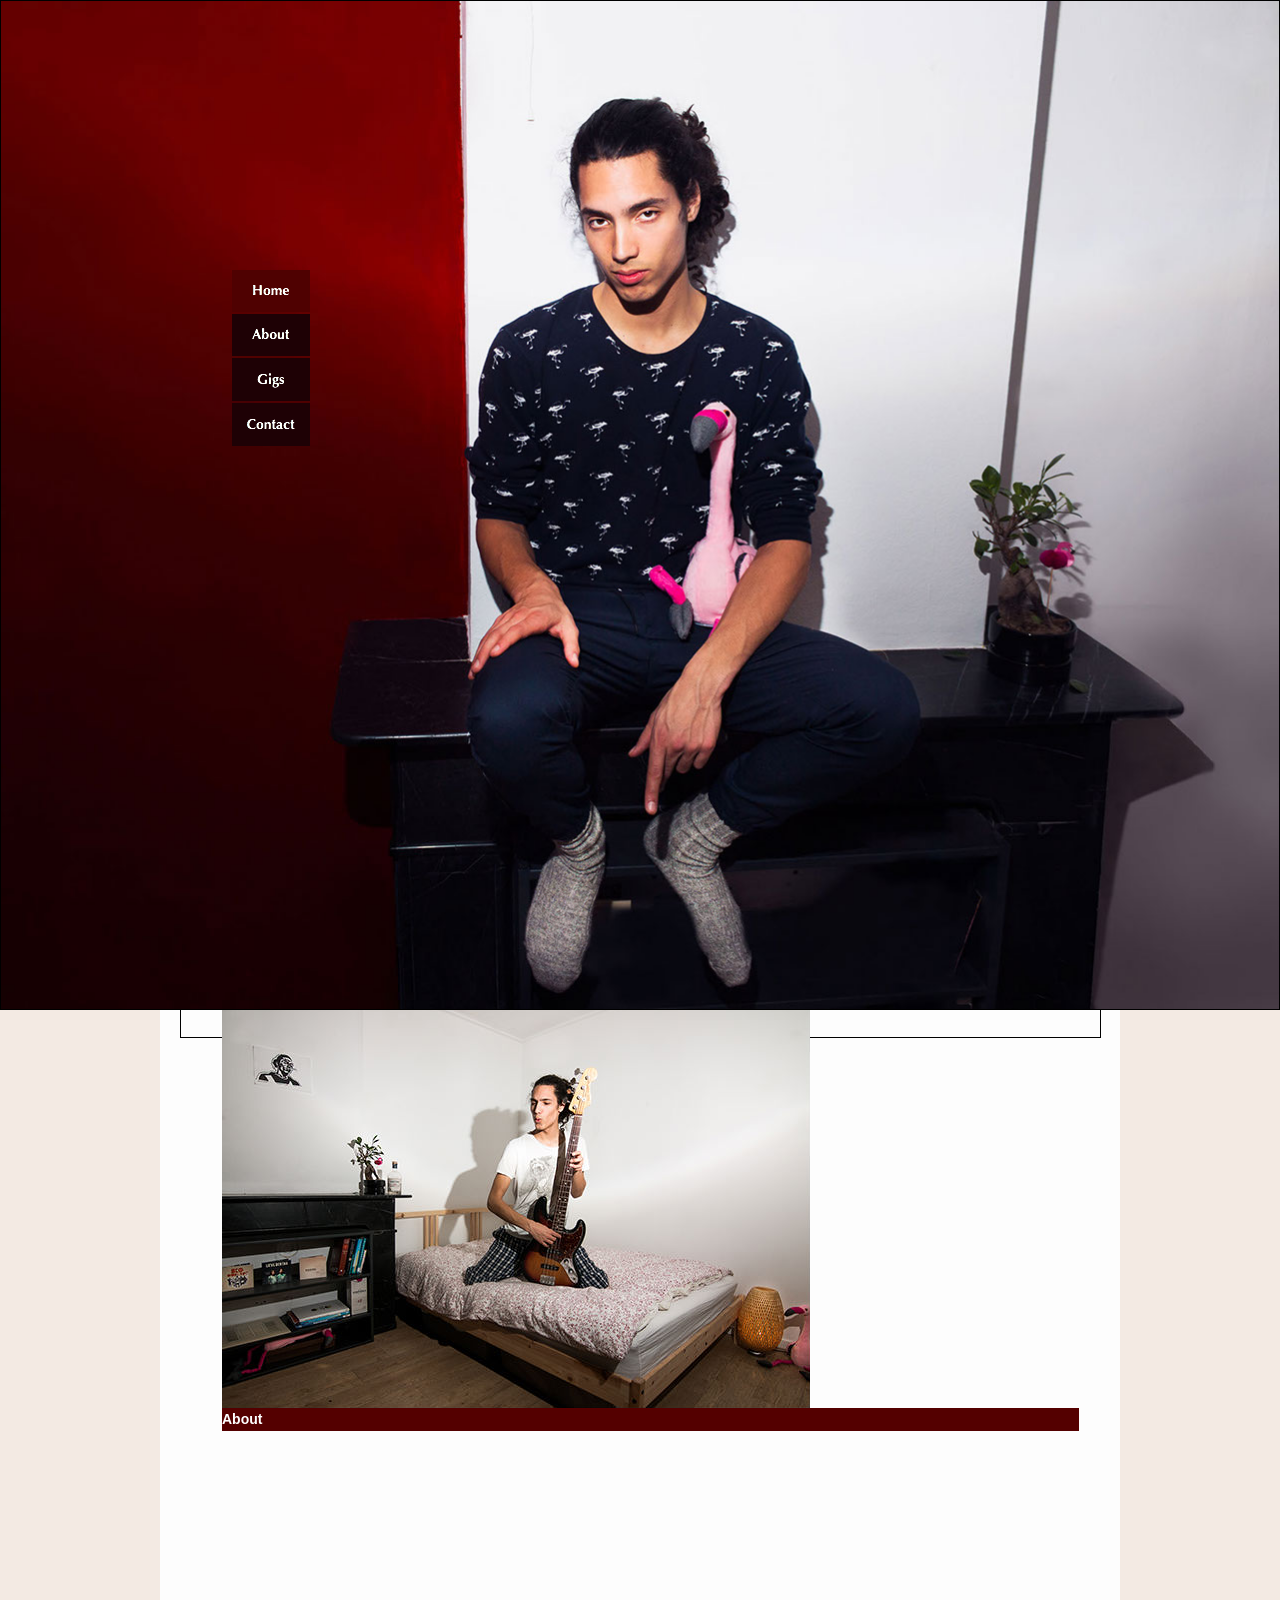
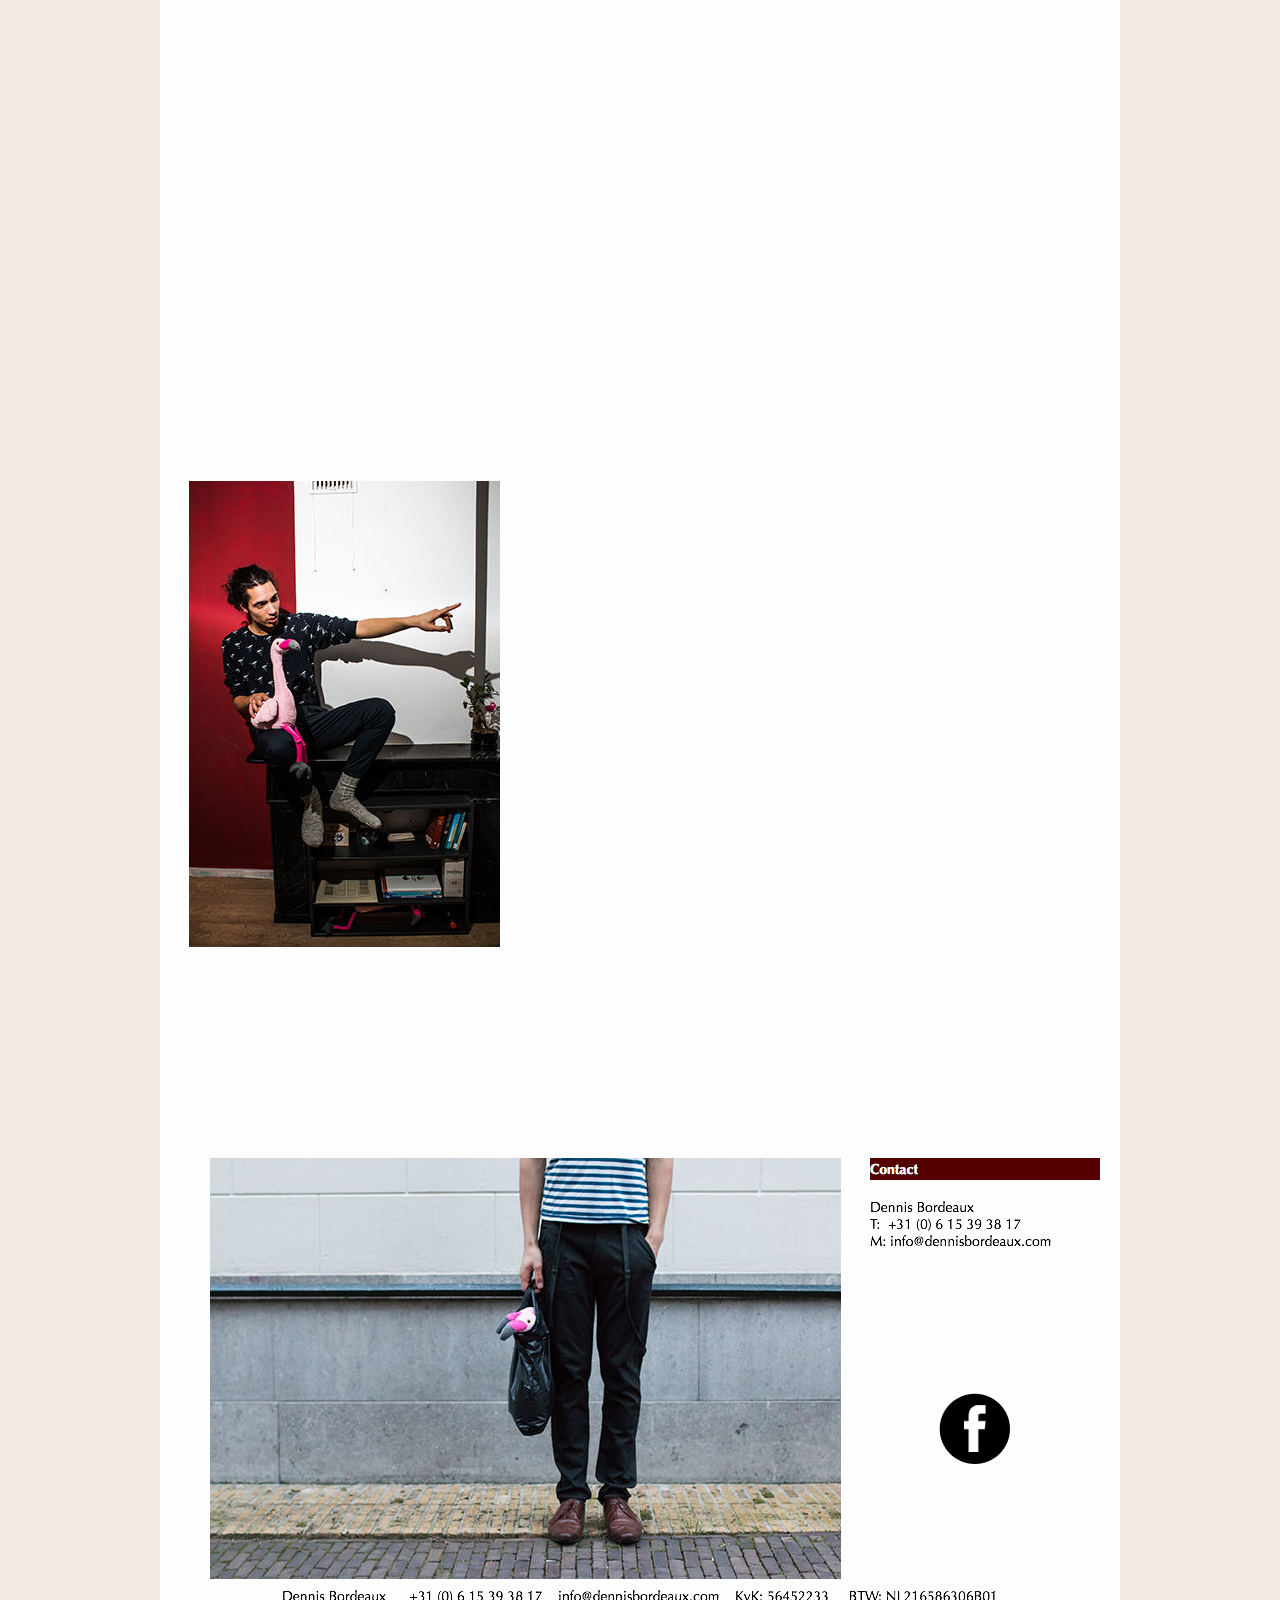
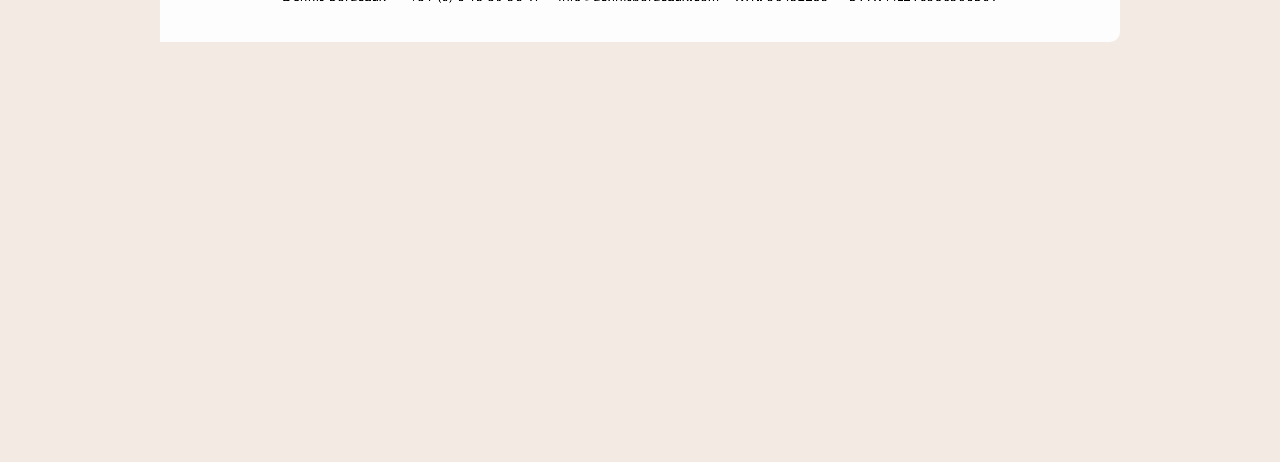
==== index.html @ ea3e1b1a "Add files via upload" ====
<!DOCTYPE html>
<html class="html">
 <head>

  <script src="scripts/museredirect.js?299715755" type="text/javascript"></script>
  
  <script type="text/javascript">
   Muse.Redirect.redirect('desktop', '', 'phone/index.html', '');
</script>
  
  <meta http-equiv="Content-type" content="text/html;charset=UTF-8"/>
  <meta name="keywords" content="Dennis Bordeaux; Live Electronic's; Midi Bass; Improvisation; Beats;"/>
  <meta name="generator" content="7.3.5.244"/>
  <title>Dennis Bordeaux</title>
  <link media="only screen and (max-device-width: 370px)" rel="alternate" href="http://www.dennisbordeaux.com/phone/index.html"/>
  <!-- CSS -->
  <link rel="stylesheet" type="text/css" href="css/site_global.css?3983832653"/>
  <link rel="stylesheet" type="text/css" href="css/index.css?265222062" id="pagesheet"/>
  <!-- Other scripts -->
  <script type="text/javascript">
   document.documentElement.className += ' js';
</script>
   </head>
 <body>

  <div class="rounded-corners clearfix" id="page"><!-- column -->
   <div class="position_content" id="page_position_content">
    <a class="anchor_item colelem" id="home"></a>
    <div class="clearfix colelem" id="pu974"><!-- column -->
     <div class="position_content" id="pu974_position_content">
      <div class="ose_pre_init browser_width pinned-colelem" id="u974"><!-- simple frame --></div>
      <div class="ose_pre_init browser_width pinned-colelem" id="u973"><!-- simple frame --></div>
     </div>
    </div>
    <div class="museBGSize browser_width mse_pre_init" id="u977"><!-- simple frame --></div>
    <ul class="MenuBar clearfix ose_pre_init pinned-colelem" id="menuu887"><!-- horizontal box -->
     <li class="MenuItemContainer clearfix grpelem" id="u895"><!-- vertical box -->
      <a class="nonblock nontext MenuItem MenuItemWithSubMenu anim_swing clearfix colelem" id="u898" href="index.html#home"><!-- horizontal box --><img class="MenuItemLabel NoWrap grpelem" id="u901" alt="Home" src="images/blank.gif"/><!-- state-based BG images --></a>
     </li>
     <li class="MenuItemContainer clearfix grpelem" id="u888"><!-- vertical box -->
      <a class="nonblock nontext MenuItem MenuItemWithSubMenu anim_swing clearfix colelem" id="u891" href="index.html#about"><!-- horizontal box --><img class="MenuItemLabel NoWrap grpelem" id="u894" alt="About" src="images/blank.gif"/><!-- state-based BG images --></a>
     </li>
     <li class="MenuItemContainer clearfix grpelem" id="u921"><!-- vertical box -->
      <a class="nonblock nontext MenuItem MenuItemWithSubMenu anim_swing clearfix colelem" id="u922" href="index.html#gigs"><!-- horizontal box --><img class="MenuItemLabel NoWrap grpelem" id="u924" alt="Gigs" src="images/blank.gif"/><!-- state-based BG images --></a>
     </li>
     <li class="MenuItemContainer clearfix grpelem" id="u902"><!-- vertical box -->
      <a class="nonblock nontext MenuItem MenuItemWithSubMenu anim_swing clearfix colelem" id="u905" href="index.html#contact"><!-- horizontal box --><img class="MenuItemLabel NoWrap grpelem" id="u908" alt="Contact" src="images/blank.gif"/><!-- state-based BG images --></a>
     </li>
    </ul>
    <div class="ose_pre_init browser_width pinned-colelem" id="u1009"><!-- simple frame --></div>
    <a class="anchor_item colelem" id="about"></a>
    <div class="rgba-background mse_pre_init" id="u1212"><!-- simple frame --></div>
    <div class="clip_frame mse_pre_init" id="u970"><!-- image -->
     <img class="block" id="u970_img" src="images/elizabordeaux_denniskamerwitweb%20(1%20van%201).jpg" alt="" width="588" height="404"/>
    </div>
    <div class="mse_pre_init" id="u982"><!-- custom html -->
     <iframe width="100%" height="400" scrolling="no" frameborder="no" src="https://w.soundcloud.com/player/?url=https%3A//api.soundcloud.com/playlists/52318121%3Fsecret_token%3Ds-tV9IX&amp;color=ff5500&amp;auto_play=false&amp;hide_related=false&amp;show_comments=true&amp;show_user=true&amp;show_reposts=false"></iframe>
</div>
    <div class="clearfix mse_pre_init" id="u1211-4"><!-- content -->
     <p>About</p>
    </div>
    <img class="mse_pre_init" id="u1206-18" src="images/u1206-18.png" alt="With a family like his – where music courses through the veins – it’s no surprise that Dennis Bordeaux decided at a young age to follow in the footsteps of his fellow Bordeauxs.
Now, years later, Dennis has stepped out of his older brother Louis’ (FATA) shadow, with achievements including, but not limited to, joining Akwasi on Oerol Festival, a successful theatre tour with the popular Dutch band Lieve Bertha (2 EPs/CDs, and winner of the Crowd’s Favourite prize at the Grote Prijs van Nederland), intensive cooperation with drum collective Percossa and international gigs as bassist with Strawboy, the former keyboard player for Bonobo. In addition to that, he’s also one of the first participants of the prestigious Musician 3.0 class of the Utrecht Conservatory. While his focus lies mostly with bass, Dennis is also specialised in the more technical and meta&#45;side of music. He’s predominantly a transformational musical leader, and a real initiator who knows his software like the back of his hand, with handmade sounds that sound exactly as intended.
His masterful manner of composing, producing, improvising and combining live with electronic music, makes for a magical mix that I can only describe as the impressionistic lovechild of J&#45;Dilla, SBTRKT, N.E.R.D., Noisia, D’Angelo and Bodyrox. He laughingly describes himself as an old DOS computer trying to render a high&#45;res picture, but I don’t agree. Dennis is the most organised scatterbrain I’ve ever met; and while he may be extremely perfectionist (as showcased by his perfectly categorised schedule), he’s not afraid to let go of the reins, like a tightrope dancer with an invisible safety net. With his gripping sound, unrivalled focus, and loveable personality, I’m almost certain that Dennis Bordeaux will make a lasting impression on the musical world. Best keep an eye on this one. &#45;Joppe Varkevisser
" width="589" height="459"/><!-- rasterized frame -->
    <div class="ose_pre_init mse_pre_init" id="u1214"><!-- simple frame --></div>
    <a class="anchor_item colelem" id="gigs"></a>
    <div class="clearfix colelem" id="pu1224"><!-- group -->
     <div class="clip_frame grpelem" id="u1224"><!-- image -->
      <img class="block" id="u1224_img" src="images/_mg_9373.jpg" alt="" width="311" height="466"/>
     </div>
     <div class="grpelem" id="u1177"><!-- custom html -->
       <!-- start feedwind code --> <script type="text/javascript" src="https://feed.mikle.com/js/fw-loader.js" data-fw-param="50040/"></script> <!-- end feedwind code --> 
</div>
    </div>
    <a class="anchor_item colelem" id="contact"></a>
    <div class="clearfix colelem" id="pu1229"><!-- group -->
     <div class="clip_frame grpelem" id="u1229"><!-- image -->
      <img class="block" id="u1229_img" src="images/_mg_8909.jpg" alt="" width="631" height="421"/>
     </div>
     <div class="clearfix grpelem" id="pu1220-4"><!-- column -->
      <img class="colelem" id="u1220-4" src="images/u1220-4.png" alt="Contact" width="230" height="22"/><!-- rasterized frame -->
      <a class="nonblock nontext clip_frame colelem" id="u1336" href="http://www.facebook.com/bordeauxdennis"><!-- image --><img class="block" id="u1336_img" src="images/facebook.png" alt="" width="74" height="74"/></a>
     </div>
    </div>
    <div class="verticalspacer"></div>
    <ul class="MenuBar clearfix mse_pre_init" id="menuu929"><!-- vertical box -->
     <li class="MenuItemContainer clearfix colelem" id="u930"><!-- horizontal box -->
      <a class="nonblock nontext MenuItem MenuItemWithSubMenu anim_swing clearfix grpelem" id="u931" href="index.html#home"><!-- horizontal box --><img class="MenuItemLabel grpelem" id="u933" alt="Home" src="images/blank.gif"/><!-- state-based BG images --></a>
     </li>
     <li class="MenuItemContainer clearfix colelem" id="u963"><!-- horizontal box -->
      <a class="nonblock nontext MenuItem MenuItemWithSubMenu anim_swing clearfix grpelem" id="u966" href="index.html#about"><!-- horizontal box --><img class="MenuItemLabel grpelem" id="u967" alt="About" src="images/blank.gif"/><!-- state-based BG images --></a>
     </li>
     <li class="MenuItemContainer clearfix colelem" id="u956"><!-- horizontal box -->
      <a class="nonblock nontext MenuItem MenuItemWithSubMenu anim_swing clearfix grpelem" id="u959" href="index.html#gigs"><!-- horizontal box --><img class="MenuItemLabel grpelem" id="u960" alt="Gigs" src="images/blank.gif"/><!-- state-based BG images --></a>
     </li>
     <li class="MenuItemContainer clearfix colelem" id="u937"><!-- horizontal box -->
      <a class="nonblock nontext MenuItem MenuItemWithSubMenu anim_swing clearfix grpelem" id="u940" href="index.html#contact"><!-- horizontal box --><img class="MenuItemLabel grpelem" id="u943" alt="Contact" src="images/blank.gif"/><!-- state-based BG images --></a>
     </li>
    </ul>
    <img class="colelem" id="u1356-9" src="images/u1356-9.png" alt="Dennis Bordeaux T: +31 (0) 6 15 39 38 17
M: info@dennisbordeaux.com
" width="210" height="80"/><!-- rasterized frame -->
    <img class="colelem" id="u1203-4" src="images/u1203-4.png" alt="Dennis Bordeaux +31 (0) 6 15 39 38 17 info@dennisbordeaux.com KvK: 56452233 BTW: NL216586306B01" width="920" height="26"/><!-- rasterized frame -->
    <div class="clearfix colelem" id="u979-3"><!-- content -->
     <p>&nbsp;</p>
    </div>
   </div>
  </div>
  <div class="preload_images">
   <img class="preload" src="images/u901-a.png" alt=""/>
   <img class="preload" src="images/u894-a.png" alt=""/>
   <img class="preload" src="images/u924-a.png" alt=""/>
   <img class="preload" src="images/u908-a.png" alt=""/>
   <img class="preload" src="images/u933-a.png" alt=""/>
   <img class="preload" src="images/u967-a.png" alt=""/>
   <img class="preload" src="images/u960-a.png" alt=""/>
   <img class="preload" src="images/u943-a.png" alt=""/>
  </div>
  <!-- JS includes -->
  <script type="text/javascript">
   if (document.location.protocol != 'https:') document.write('\x3Cscript src="http://musecdn.businesscatalyst.com/scripts/4.0/jquery-1.8.3.min.js" type="text/javascript">\x3C/script>');
</script>
  <script type="text/javascript">
   window.jQuery || document.write('\x3Cscript src="scripts/jquery-1.8.3.min.js" type="text/javascript">\x3C/script>');
</script>
  <script src="scripts/museutils.js?3880880085" type="text/javascript"></script>
  <script src="scripts/jquery.scrolleffects.js?56249048" type="text/javascript"></script>
  <script src="scripts/jquery.tobrowserwidth.js?152985095" type="text/javascript"></script>
  <script src="scripts/jquery.musepolyfill.bgsize.js?3899542795" type="text/javascript"></script>
  <script src="scripts/jquery.musemenu.js?32367222" type="text/javascript"></script>
  <script src="scripts/jquery.watch.js?4199601726" type="text/javascript"></script>
  <!-- Other scripts -->
  <script type="text/javascript">
   $(document).ready(function() { try {
Muse.Utils.transformMarkupToFixBrowserProblemsPreInit();/* body */
$('.browser_width').toBrowserWidth();/* browser width elements */
Muse.Utils.prepHyperlinks(true);/* body */
$('#u974').registerOpacityScrollEffect([{"in":[-Infinity,589],"fade":136,"opacity":0},{"in":[589,589],"opacity":0},{"in":[589,Infinity],"fade":80,"opacity":100}]);/* scroll effect */
$('#u973').registerOpacityScrollEffect([{"in":[-Infinity,750.95],"fade":250,"opacity":0},{"in":[750.95,750.95],"opacity":58},{"in":[750.95,Infinity],"fade":66.05,"opacity":100}]);/* scroll effect */
$('#u977').registerPositionScrollEffect([{"in":[-Infinity,-1],"speed":[null,0]},{"in":[-1,Infinity],"speed":[null,1.5]}]);/* scroll effect */
Muse.Utils.initWidget('.MenuBar', function(elem) { return $(elem).museMenu(); });/* unifiedNavBar */
$('#menuu887').registerOpacityScrollEffect([{"in":[-Infinity,727],"fade":58,"opacity":0},{"in":[727,727],"opacity":73},{"in":[727,Infinity],"fade":82,"opacity":100}]);/* scroll effect */
$('#u1009').registerOpacityScrollEffect([{"in":[-Infinity,631],"fade":250,"opacity":0},{"in":[631,631],"opacity":0},{"in":[631,Infinity],"fade":34,"opacity":100}]);/* scroll effect */
$('#u1212').registerPositionScrollEffect([{"in":[-Infinity,888.15],"speed":[0,0]},{"in":[888.15,Infinity],"speed":[0,1]}]);/* scroll effect */
$('#u970').registerPositionScrollEffect([{"in":[-Infinity,884.9],"speed":[0,1]},{"in":[884.9,Infinity],"speed":[0,1]}]);/* scroll effect */
$('#u982').registerPositionScrollEffect([{"in":[-Infinity,883.9],"speed":[-2,1]},{"in":[883.9,Infinity],"speed":[0,1]}]);/* scroll effect */
$('#u1211-4').registerPositionScrollEffect([{"in":[-Infinity,884.7],"speed":[0,1]},{"in":[884.7,Infinity],"speed":[0,1]}]);/* scroll effect */
$('#u1206-18').registerPositionScrollEffect([{"in":[-Infinity,885.85],"speed":[0,1.2]},{"in":[885.85,Infinity],"speed":[0,1]}]);/* scroll effect */
$('#u1214').registerPositionScrollEffect([{"in":[-Infinity,1000.75],"speed":[0,0]},{"in":[1000.75,Infinity],"speed":[0,1]}]);/* scroll effect */
$('#u1214').registerOpacityScrollEffect([{"in":[-Infinity,1000.75],"fade":95,"opacity":0},{"in":[1000.75,1000.75],"opacity":100},{"in":[1000.75,Infinity],"fade":119.8,"opacity":0}]);/* scroll effect */
$('#menuu929').registerPositionScrollEffect([{"in":[-Infinity,-7.53],"speed":[0,0]},{"in":[-7.53,Infinity],"speed":[-1,1]}]);/* scroll effect */
Muse.Utils.fullPage('#page');/* 100% height page */
Muse.Utils.showWidgetsWhenReady();/* body */
Muse.Utils.transformMarkupToFixBrowserProblems();/* body */
} catch(e) { Muse.Assert.fail('Error calling selector function:' + e); }});
</script>
   </body>
</html>
---- css/site_global.css ----
html
{
	min-height: 100%;
	min-width: 100%;
	-ms-text-size-adjust: none;
}

body,div,dl,dt,dd,ul,ol,li,h1,h2,h3,h4,h5,h6,pre,code,form,fieldset,legend,input,button,textarea,p,blockquote,th,td,a
{
	margin: 0;
	padding: 0;
	border-width: 0;
	-webkit-transform-origin: left top;
	-ms-transform-origin: left top;
	-o-transform-origin: left top;
	transform-origin: left top;
}

table
{
	border-collapse: collapse;
	border-spacing: 0;
}

fieldset,img
{
	border: 0;
	-webkit-transform-origin: left top;
	-ms-transform-origin: left top;
	-o-transform-origin: left top;
	transform-origin: left top;
}

address,caption,cite,code,dfn,em,strong,th,var,optgroup
{
	font-style: inherit;
	font-weight: inherit;
}

del,ins
{
	text-decoration: none;
}

li
{
	list-style: none;
}

caption,th
{
	text-align: left;
}

h1,h2,h3,h4,h5,h6
{
	font-size: 100%;
	font-weight: inherit;
}

input,button,textarea,select,optgroup,option
{
	font-family: inherit;
	font-size: inherit;
	font-style: inherit;
	font-weight: inherit;
}

body
{
	font-family: Arial, Helvetica Neue, Helvetica, sans-serif;
	text-align: left;
	font-size: 14px;
	line-height: 17px;
	word-wrap: break-word;
	text-rendering: optimizeLegibility;/* kerning, primarily */
}

@media screen and (-webkit-min-device-pixel-ratio:0)
{
	body { text-rendering:auto; }
}

a:link
{
	color: #0000FF;
	text-decoration: underline;
}

a:visited
{
	color: #800080;
	text-decoration: underline;
}

a:hover
{
	color: #0000FF;
	text-decoration: underline;
}

a:active
{
	color: #EE0000;
	text-decoration: underline;
}

a.nontext /* used to override default properties of 'a' tag */
{
	color: black;
	text-decoration: none;
	font-style: normal;
	font-weight: normal;
}

.normal_text
{
	color: #000000;
	font-family: Arial, Helvetica Neue, Helvetica, sans-serif;
	font-size: 14px;
	font-style: normal;
	font-weight: normal;
	letter-spacing: 0px;
	line-height: 17px;
	text-align: left;
	text-decoration: none;
	text-indent: 0px;
	vertical-align: 0px;
	padding: 0px;
}

.TabbedPanelsTab
{
	white-space: nowrap;
}

.MenuBar  .MenuBarView, .MenuBar  .SubMenuView /* Resets for ul and li in menus */
{
	display: block;
	list-style: none;
}

.MenuBar .SubMenu
{
	display: none;
	position: absolute;
}

.NoWrap
{
	white-space: nowrap;
	word-wrap: normal;
}

.rootelem /* the root of the artwork tree */
{
	margin-left: auto;
	margin-right: auto;
}

.colelem /* a child element of a column */
{
	display: inline;
	float: left;
	clear: both;
}

.grpelem /* a child element of a group */
{
	display: inline;
	float: left;
}

.clearfix:after /* force a container to fit around floated items */
{
	content: "\0020";
	visibility: hidden;
	display: block;
	height: 0;
	clear: both;
}

*:first-child+html .clearfix /* IE7 */
{
	zoom: 1;
}

.clip_frame /* used to clip the contents as in the case of an image frame */
{
	overflow: hidden;
}

.inclusion_context /* context for positioning a group of elements that share the same height */
{
	display: table;
	table-layout: fixed;
	width: 0.01px;
}

.inclelem /* element of an inclusion context */
{
	display: table-cell;
	vertical-align: top;
}

.f3s_mid /* 3-slice frame, middle slice */
{
	background-repeat: repeat;
}

.f3s_top,.f3s_bot /* 3-slice frame, top slice */
{
	background-repeat: no-repeat;
}

.f9s_top_left, .f9s_bot_left /* 9-slice frame, left corner slice */
{
	background-repeat: no-repeat;
	background-position: left;
}

.f9s_top_right, .f9s_bot_right /* 9-slice frame, right corner slice */
{
	background-repeat: no-repeat;
	background-position: right;
}

.f9s_top_mid, .f9s_bot_mid /* 9-slice frame, top/bottom horizontal slice */
{
	background-repeat: repeat-x;
	background-position: 0px 0px;
}

.f9s_mid_left /* 9-slice frame, left vertical slice */
{
	background-repeat: repeat-y;
	background-position: left;
}

.f9s_mid_right /* 9-slice frame, right vertical slice */
{
	background-repeat: repeat-y;
	background-position: right;
}

.f9s_center /* 9-slice frame, center slice */
{
	background-repeat: repeat;
	background-position: 0px 0px;
}

.popup_anchor /* anchors an abspos popup */
{
	position: relative;
	width: 0px;
	height: 0px;
}

.popup_element
{
	z-index: 100000;
}

.pointer_cursor
{
	cursor: pointer;
}

span.wrap /* used to force wrap after floated array when nested inside a paragraph */
{
	content: '';
	clear: left;
	display: block;
}

span.actAsInlineDiv /* used to simulate a DIV with inline display when already nested inside a paragraph */
{
	display: inline-block;
}

.position_content,.excludeFromNormalFlow /* used when child content is larger than parent */
{
	float: left;
}

.preload_images /* used to preload images used in non-default states */
{
	position: absolute;
	overflow: hidden;
	left: -9999px;
	top: -9999px;
	height: 1px;
	width: 1px;
}

preload /* used to specifiy the dimension of preload item */
{
	height: 1px;
	width: 1px;
}

.animateStates
{
	-webkit-transition: 0.3s ease-in-out;
	-moz-transition: 0.3s ease-in-out;
	-o-transition: 0.3s ease-in-out;
	transition: 0.3s ease-in-out;
}

input:focus,textarea:focus /* remove default focussed input styling */
{
	outline: none;
}

textarea
{
	resize: none;
	overflow: auto;
}

.fld-prompt /* form placeholders cursor behavior */
{
	pointer-events: none;
}

.wrapped-input /* form inputs & placeholders let div styling show thru */
{
	position: absolute;
	top: 0;
	left: 0;
	background: transparent;
	border: none;
}

.submit-btn /* form submit buttons on top of sibling elements */
{
	z-index: 50000;
}

.anchor_item /* used to specify anchor properties */
{
	width: 22px;
	height: 18px;
}

.MenuBar .SubMenuVisible, .MenuBarVertical .SubMenuVisible, .MenuBar .SubMenu .SubMenuVisible,.popup_element.Active,span.actAsPara,.actAsDiv,a.nonblock.nontext,img.block
{
	display: block;
}

.ose_ei
{
	visibility: hidden;
	z-index: 0;
}

.widget_invisible,.js .invi,.js .mse_pre_init,.js .an_invi /* used to hide the widget before loaded */
{
	visibility: hidden;
}

.no_vert_scroll
{
	overflow-y: hidden;
}

.always_vert_scroll
{
	overflow-y: scroll;
}

.always_horz_scroll
{
	overflow-x: scroll;
}

.popup_element.Inactive,.js .disn,.hidden
{
	display: none;
}

.fullscreen
{
	overflow: hidden;
	left: 0px;
	top: 0px;
	position: fixed;
	height: 100%;
	width: 100%;
	-moz-box-sizing: border-box;
	-webkit-box-sizing: border-box;
	-ms-box-sizing: border-box;
	box-sizing: border-box;
}

.scroll_wrapper
{
	position: absolute;
	overflow: auto;
	left: 0px;
	right: 0px;
	top: 0px;
	bottom: 0px;
	padding-top: 0px;
	padding-bottom: 0px;
	margin-top: 0px;
	margin-bottom: 0px;
}

.MenuBar .MenuItemContainer,.SlideShowContentPanel .fullscreen img
{
	position: relative;
}

.accordion_wrapper
{
	display: inline;
	float: left;
	width: 0px;
}
---- css/index.css ----
.html
{
	background-color: #F3EAE3;
}

#page
{
	z-index: 1;
	width: 960px;
	min-height: 500px;
	background-image: none;
	border-style: solid;
	border-color: #000000;
	background-color: #FDFDFD;
	-moz-border-radius: 0px 0px 10px 0px ;
	-webkit-border-radius: 0px 0px 10px 0px ;
	-khtml-border-radius: 0px 0px 10px 0px ;
	border-radius: 0px 0px 10px 0px ;
	margin-left: auto;
	margin-right: auto;
	margin-top: -1px;
	border-width: 1px 0px 0px;
}

#page_position_content
{
	margin-top: -11px;
	margin-bottom: -16px;
}

#home
{
	margin-left: 21px;
	position: relative;
}

#pu974
{
	width: 0.01px;
	left: -100px;
	top: -8px;
	margin-bottom: -8px;
	position: relative;
}

#pu974_position_content
{
	margin-top: 63px;
	margin-bottom: -19px;
}

#u974
{
	z-index: 45;
	width: 1160px;
	height: 39px;
	border-style: solid;
	border-color: #000000;
	background-color: #FFFFFF;
	opacity: 0;
	-ms-filter: "progid:DXImageTransform.Microsoft.Alpha(Opacity=0)";
	filter: alpha(opacity=0);
	position: fixed;
	top: 4px;
	left: 50%;
	margin-left: -50%;
	border-width: 1px 0px 0px;
}

#u973
{
	z-index: 38;
	width: 1160px;
	height: 4px;
	border-color: #000000;
	background-color: #FFFFFF;
	opacity: 0.58;
	-ms-filter: "progid:DXImageTransform.Microsoft.Alpha(Opacity=57.99999999999999)";
	filter: alpha(opacity=57.99999999999999);
	position: fixed;
	top: 0px;
	left: 50%;
	margin-left: -50%;
}

#u977
{
	z-index: 81;
	width: 1159px;
	height: 1008px;
	border-width: 1px;
	border-style: solid;
	border-color: #000000;
	position: fixed;
	top: -1px;
	left: -100px;
	background: #FFFFFF url("../images/elizabordeaux_denniskamerroodweb%20(1%20van%201)-u977-fr.jpg") no-repeat right center;
	background-size: cover !important;
}

#menuu887
{
	z-index: 47;
	width: 458px;
	opacity: 0.73;
	-ms-filter: "progid:DXImageTransform.Microsoft.Alpha(Opacity=73)";
	filter: alpha(opacity=73);
	position: fixed;
	top: 7px;
	left: 50%;
	margin-left: -218px;
}

#u895
{
	width: 113px;
	min-height: 33px;
	position: relative;
	margin-right: -10000px;
}

#u898
{
	width: 113px;
	background-color: #1E0105;
	padding-bottom: 16px;
	position: relative;
}

#u898:hover
{
	background-color: #999999;
	margin: 0px;
}

#u898:active
{
	background-color: #6B6B6B;
	margin: 0px;
}

#u901
{
	height: 17px;
	width: 113px;
	vertical-align: top;
	background: url("../images/u901.png") no-repeat 0px 0px;
	position: relative;
	margin-right: -10000px;
	top: 8px;
}

#u898.MuseMenuActive #u901
{
	background: url("../images/u901-a.png") no-repeat 0px 0px;
}

#u888
{
	width: 113px;
	min-height: 33px;
	position: relative;
	margin-right: -10000px;
	left: 115px;
}

#u891
{
	width: 113px;
	background-color: #1E0105;
	padding-bottom: 16px;
	position: relative;
}

#u891:hover
{
	background-color: #999999;
	margin: 0px;
}

#u891:active
{
	background-color: #6B6B6B;
	margin: 0px;
}

#u894
{
	height: 17px;
	width: 113px;
	vertical-align: top;
	background: url("../images/u894.png") no-repeat 0px 0px;
	position: relative;
	margin-right: -10000px;
	top: 8px;
}

#u891.MuseMenuActive #u894
{
	background: url("../images/u894-a.png") no-repeat 0px 0px;
}

#u921
{
	width: 113px;
	min-height: 33px;
	position: relative;
	margin-right: -10000px;
	left: 230px;
}

#u922
{
	width: 113px;
	background-color: #1E0105;
	padding-bottom: 16px;
	position: relative;
}

#u922:hover
{
	background-color: #999999;
	margin: 0px;
}

#u922:active
{
	background-color: #6B6B6B;
	margin: 0px;
}

#u924
{
	height: 17px;
	width: 113px;
	vertical-align: top;
	background: url("../images/u924.png") no-repeat 0px 0px;
	position: relative;
	margin-right: -10000px;
	top: 8px;
}

#u922.MuseMenuActive #u924
{
	background: url("../images/u924-a.png") no-repeat 0px 0px;
}

#u902
{
	width: 113px;
	min-height: 33px;
	position: relative;
	margin-right: -10000px;
	left: 345px;
}

#u905
{
	width: 113px;
	background-color: #1E0105;
	padding-bottom: 16px;
	position: relative;
}

#u905:hover
{
	background-color: #999999;
	margin: 0px;
}

#u905:active
{
	background-color: #6B6B6B;
	margin: 0px;
}

#u898.MuseMenuActive,#u891.MuseMenuActive,#u922.MuseMenuActive,#u905.MuseMenuActive
{
	background-color: #4F0101;
	margin: 0px;
}

#u908
{
	height: 17px;
	width: 113px;
	vertical-align: top;
	background: url("../images/u908.png") no-repeat 0px 0px;
	position: relative;
	margin-right: -10000px;
	top: 8px;
}

#u905.MuseMenuActive #u908
{
	background: url("../images/u908-a.png") no-repeat 0px 0px;
}

.MenuItem /* unifiedNavBar */
{
	cursor: pointer;
}

#u1009
{
	z-index: 46;
	width: 1160px;
	height: 3px;
	border-style: solid;
	border-color: #000000;
	background-color: #FFFFFF;
	opacity: 0;
	-ms-filter: "progid:DXImageTransform.Microsoft.Alpha(Opacity=0)";
	filter: alpha(opacity=0);
	position: fixed;
	top: 41px;
	left: 50%;
	margin-left: -50%;
	border-width: 0px 0px 1px;
}

#about
{
	left: -60px;
	margin-top: 871px;
	position: relative;
}

#u1212
{
	z-index: 10;
	width: 919px;
	height: 935px;
	border-width: 1px;
	border-style: solid;
	border-color: #000000;
	background-color: #FFFFFF;
	background-color: rgba(255, 255, 255, 0.01);
	position: fixed;
	top: 988px;
	left: 20px;
	-pie-background: rgba(255, 255, 255, 0.01);
}

#u970
{
	z-index: 35;
	width: 588px;
	position: fixed;
	top: 1003px;
	left: 62px;
}

#u982
{
	z-index: 37;
	width: 268px;
	min-height: 393px;
	border-style: none;
	border-color: transparent;
	background-color: transparent;
	position: fixed;
	top: 1002px;
	left: 650px;
}

#u1211-4
{
	z-index: 11;
	width: 857px;
	min-height: 22px;
	background-color: #540000;
	text-align: left;
	line-height: 23px;
	color: #FFFFFF;
	font-weight: bold;
	position: fixed;
	top: 1407px;
	left: 62px;
}

#u1206-18
{
	z-index: 15;
	display: block;
	vertical-align: top;
	position: fixed;
	top: 1441px;
	left: 62px;
}

#u1214
{
	z-index: 33;
	width: 920px;
	height: 140px;
	border-color: #000000;
	background-color: #FFFFFF;
	position: fixed;
	top: 1917px;
	left: 13px;
}

.js #u974.ose_pre_init,.js #u973.ose_pre_init,.js #menuu887.ose_pre_init,.js #u1009.ose_pre_init,.js #u1214.ose_pre_init
{
	opacity: 0;
	-ms-filter: "progid:DXImageTransform.Microsoft.Alpha(Opacity=0)";
	filter: alpha(opacity=0);
}

#gigs
{
	margin-top: 1084px;
	position: relative;
}

#pu1224
{
	width: 0.01px;
	margin-left: 29px;
	margin-top: 47px;
	position: relative;
}

#u1224
{
	z-index: 8;
	width: 311px;
	position: relative;
	margin-right: -10000px;
}

#u1224_img
{
	padding-bottom: 1px;
}

#u1177
{
	z-index: 34;
	width: 300px;
	min-height: 472px;
	border-style: none;
	border-color: transparent;
	background-color: transparent;
	position: relative;
	margin-right: -10000px;
	left: 348px;
}

#contact
{
	margin-top: 116px;
	position: relative;
}

#pu1229
{
	width: 0.01px;
	margin-left: 50px;
	margin-top: 71px;
	position: relative;
}

#u1229
{
	z-index: 6;
	width: 632px;
	position: relative;
	margin-right: -10000px;
}

#u1229_img
{
	padding-right: 1px;
}

#pu1220-4
{
	width: 0.01px;
	padding-bottom: 0px;
	position: relative;
	margin-right: -10000px;
	left: 660px;
}

#u1220-4
{
	z-index: 2;
	display: block;
	vertical-align: top;
	position: relative;
}

#u1336
{
	z-index: 104;
	width: 74px;
	margin-left: 68px;
	margin-top: 212px;
	position: relative;
}

#menuu929
{
	z-index: 82;
	width: 78px;
	position: fixed;
	top: 269px;
	left: 80px;
}

#u930
{
	width: 78px;
	position: relative;
}

#u931
{
	width: 78px;
	min-height: 17px;
	background-color: #1E0105;
	padding-bottom: 25px;
	position: relative;
	margin-right: -10000px;
}

#u931:hover
{
	background-color: #999999;
	margin: 0px -10000px 0px 0px;
}

#u931:active
{
	background-color: #6B6B6B;
	margin: 0px -10000px 0px 0px;
}

#u933
{
	height: 17px;
	width: 78px;
	vertical-align: top;
	background: url("../images/u933.png") no-repeat 0px 0px;
	position: relative;
	margin-right: -10000px;
	top: 12px;
}

#u931.MuseMenuActive #u933
{
	background: url("../images/u933-a.png") no-repeat 0px 0px;
}

#u966
{
	width: 78px;
	min-height: 17px;
	background-color: #1E0105;
	padding-bottom: 25px;
	position: relative;
	margin-right: -10000px;
}

#u966:hover
{
	background-color: #999999;
	margin: 0px -10000px 0px 0px;
}

#u966:active
{
	background-color: #6B6B6B;
	margin: 0px -10000px 0px 0px;
}

#u967
{
	height: 17px;
	width: 78px;
	vertical-align: top;
	background: url("../images/u967.png") no-repeat 0px 0px;
	position: relative;
	margin-right: -10000px;
	top: 12px;
}

#u966.MuseMenuActive #u967
{
	background: url("../images/u967-a.png") no-repeat 0px 0px;
}

#u959
{
	width: 78px;
	min-height: 17px;
	background-color: #1E0105;
	padding-bottom: 26px;
	position: relative;
	margin-right: -10000px;
}

#u959:hover
{
	background-color: #999999;
	margin: 0px -10000px 0px 0px;
}

#u959:active
{
	background-color: #6B6B6B;
	margin: 0px -10000px 0px 0px;
}

#u960
{
	height: 17px;
	width: 78px;
	vertical-align: top;
	background: url("../images/u960.png") no-repeat 0px 0px;
	position: relative;
	margin-right: -10000px;
	top: 13px;
}

#u959.MuseMenuActive #u960
{
	background: url("../images/u960-a.png") no-repeat 0px 0px;
}

#u963,#u956,#u937
{
	width: 78px;
	margin-top: 2px;
	position: relative;
}

#u940
{
	width: 78px;
	min-height: 17px;
	background-color: #1E0105;
	padding-bottom: 26px;
	position: relative;
	margin-right: -10000px;
}

#u940:hover
{
	background-color: #999999;
	margin: 0px -10000px 0px 0px;
}

#u940:active
{
	background-color: #6B6B6B;
	margin: 0px -10000px 0px 0px;
}

#u931.MuseMenuActive,#u966.MuseMenuActive,#u959.MuseMenuActive,#u940.MuseMenuActive
{
	background-color: #4F0101;
	margin: 0px -10000px 0px 0px;
}

#u943
{
	height: 17px;
	width: 78px;
	vertical-align: top;
	background: url("../images/u943.png") no-repeat 0px 0px;
	position: relative;
	margin-right: -10000px;
	top: 13px;
}

#u940.MuseMenuActive #u943
{
	background: url("../images/u943-a.png") no-repeat 0px 0px;
}

#u1356-9
{
	z-index: 72;
	display: block;
	vertical-align: top;
	margin-left: 710px;
	top: -381px;
	margin-bottom: -80px;
	position: relative;
}

#u1203-4
{
	z-index: 68;
	display: block;
	vertical-align: top;
	margin-left: 20px;
	margin-top: 8px;
	position: relative;
}

#u979-3
{
	z-index: 42;
	width: 197px;
	min-height: 36px;
	color: #000000;
	margin-left: 547px;
	margin-top: 8px;
	position: relative;
}

body
{
	padding-bottom: 419px;
}

#page .verticalspacer
{
	clear: both;
}
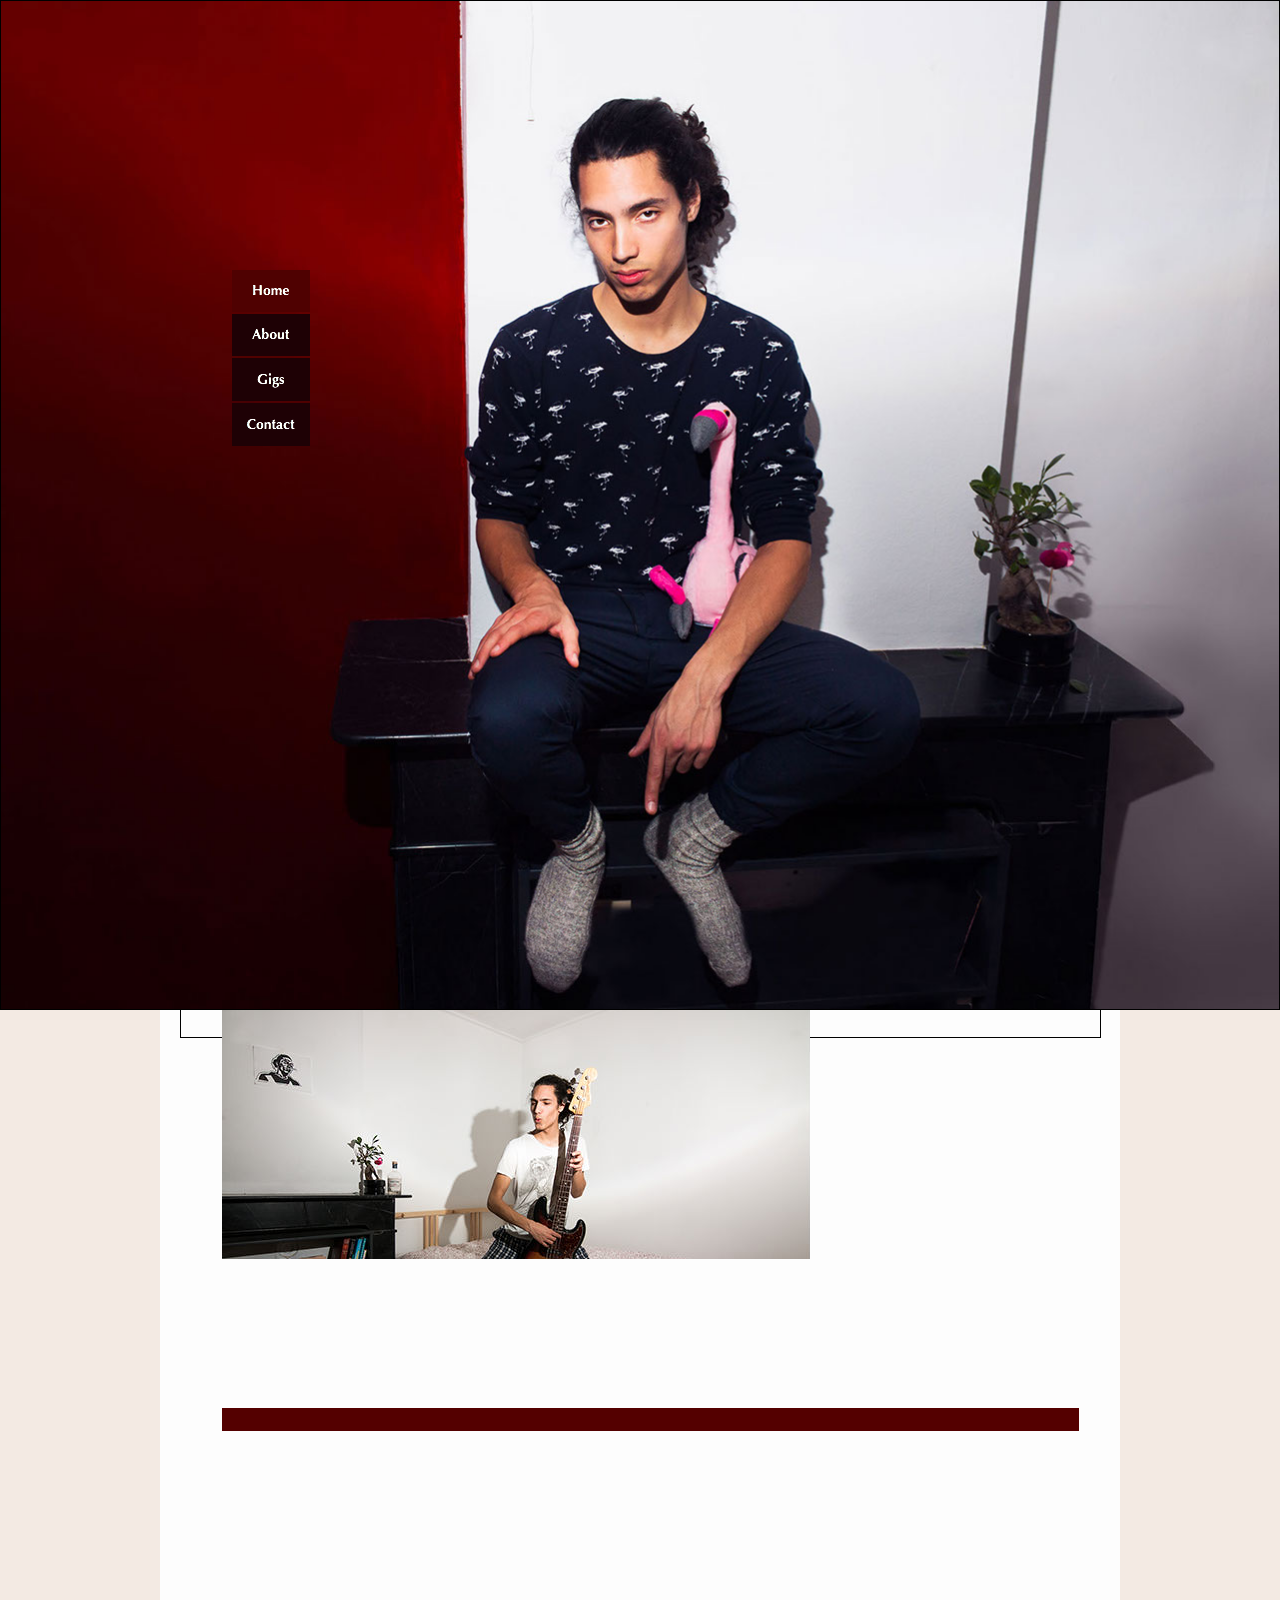
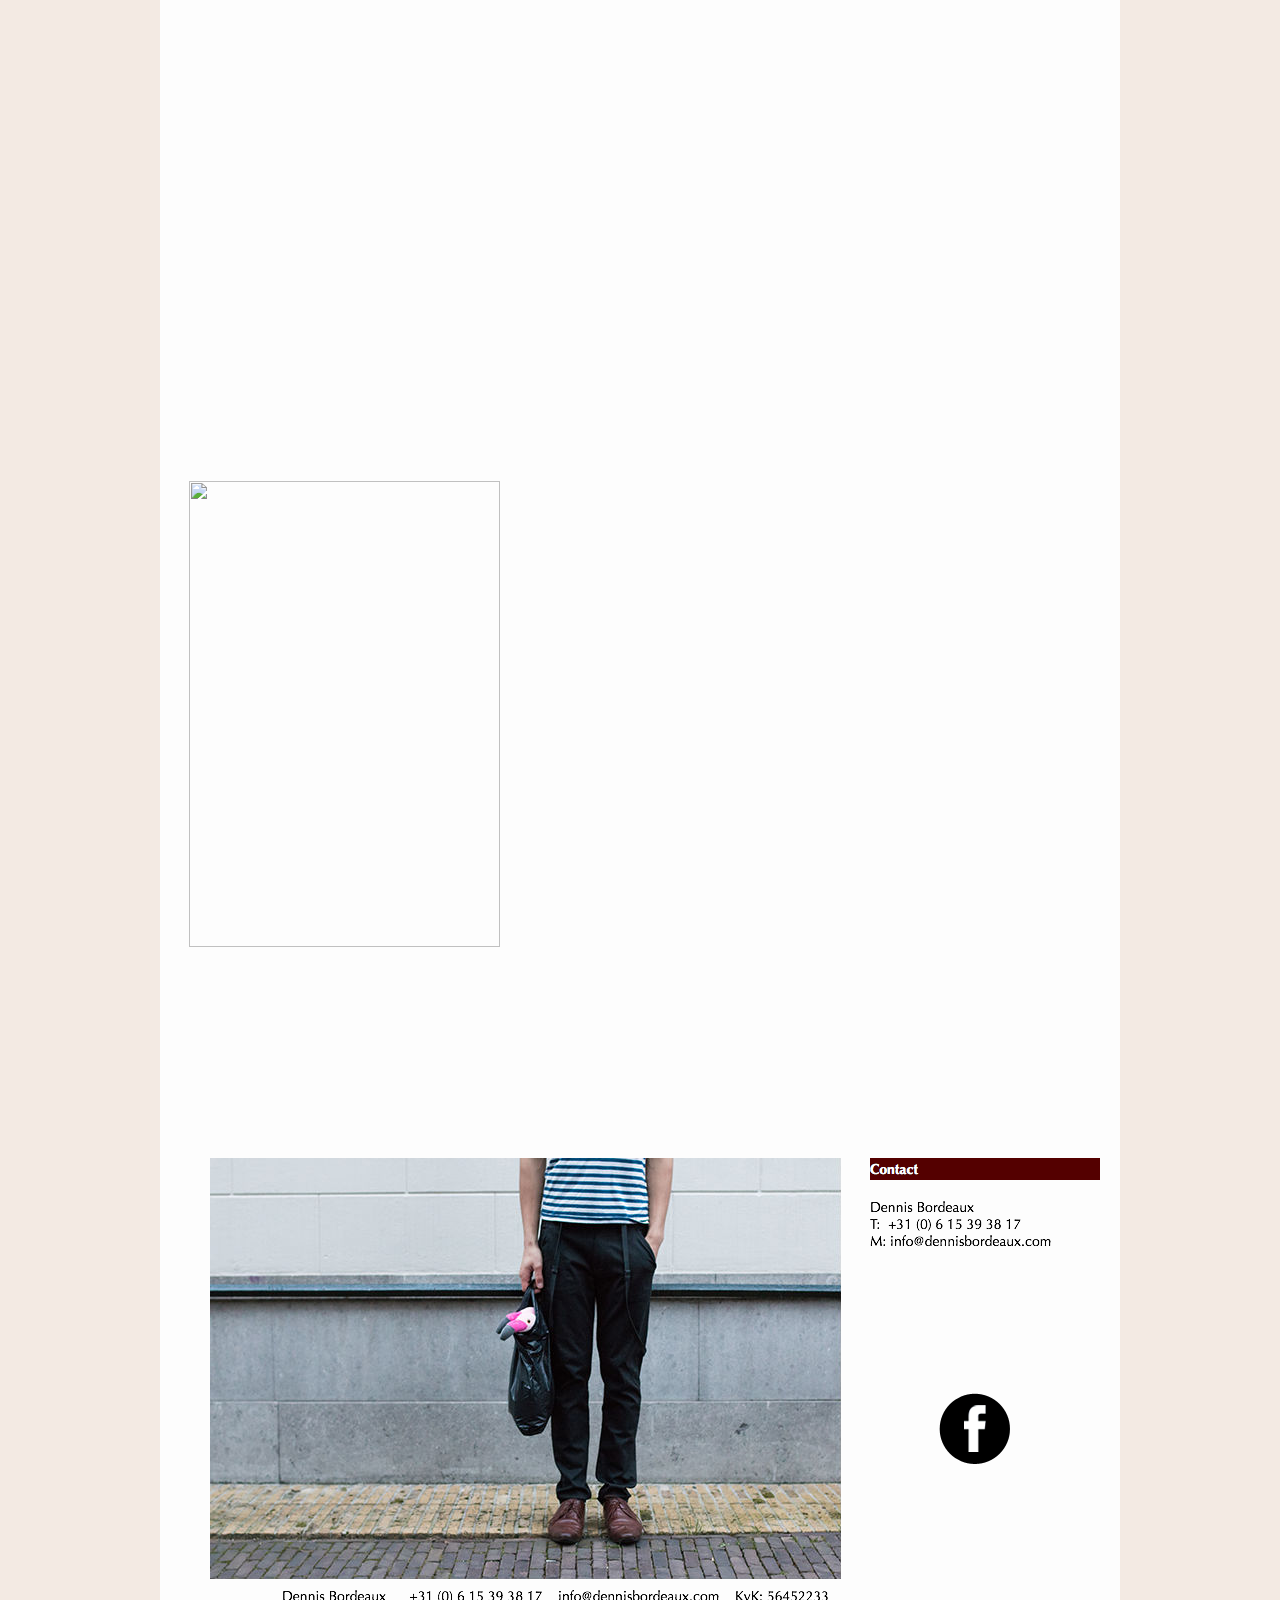
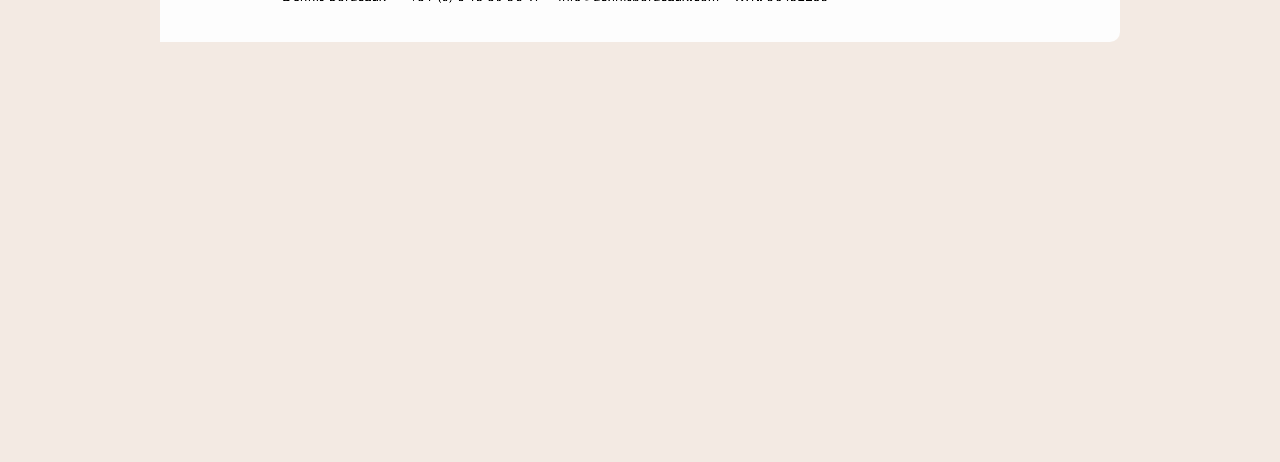
==== commit 4fca3a9d: "Update index.html 9373 underscores _ weggehaald" ====
--- a/index.html
+++ b/index.html
@@ -67,7 +67,7 @@
     <a class="anchor_item colelem" id="gigs"></a>
     <div class="clearfix colelem" id="pu1224"><!-- group -->
      <div class="clip_frame grpelem" id="u1224"><!-- image -->
-      <img class="block" id="u1224_img" src="images/_mg_9373.jpg" alt="" width="311" height="466"/>
+      <img class="block" id="u1224_img" src="images/mg9373.jpg" alt="" width="311" height="466"/>
      </div>
      <div class="grpelem" id="u1177"><!-- custom html -->
        <!-- start feedwind code --> <script type="text/javascript" src="https://feed.mikle.com/js/fw-loader.js" data-fw-param="50040/"></script> <!-- end feedwind code --> 
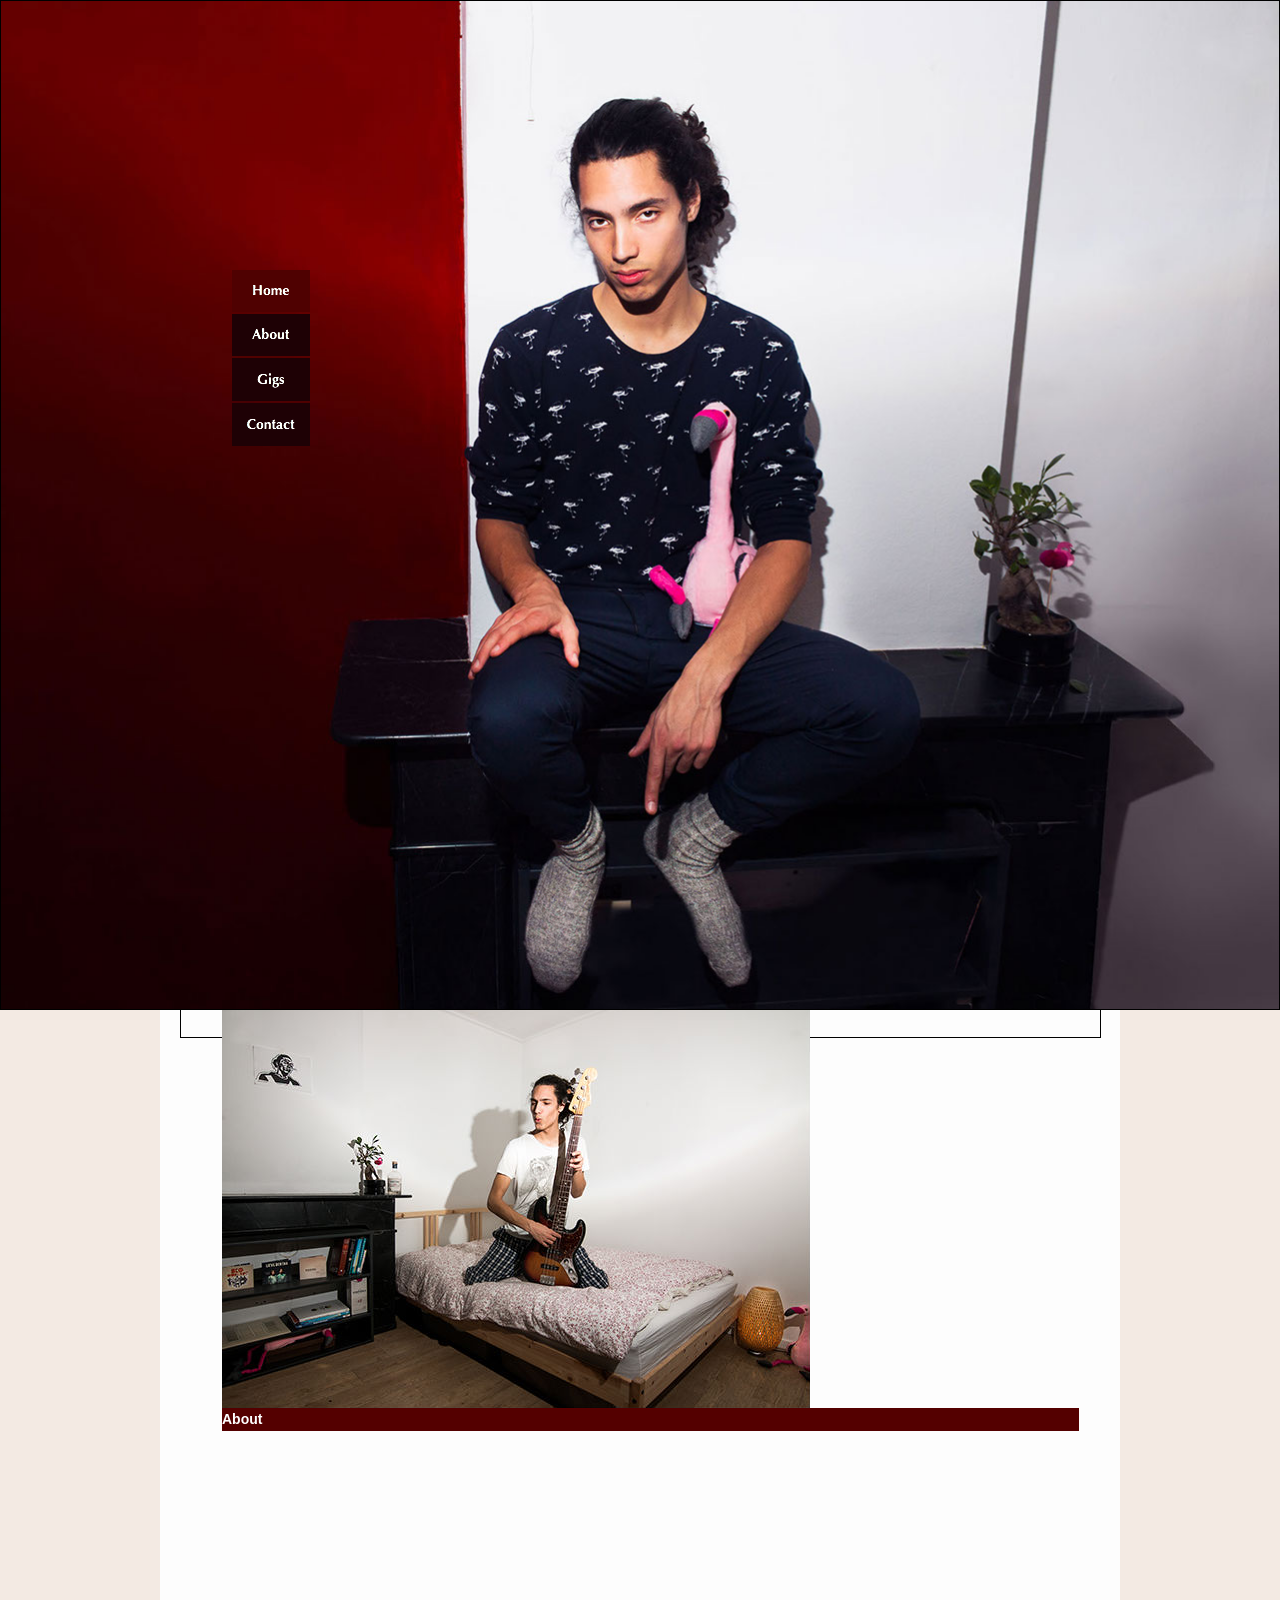
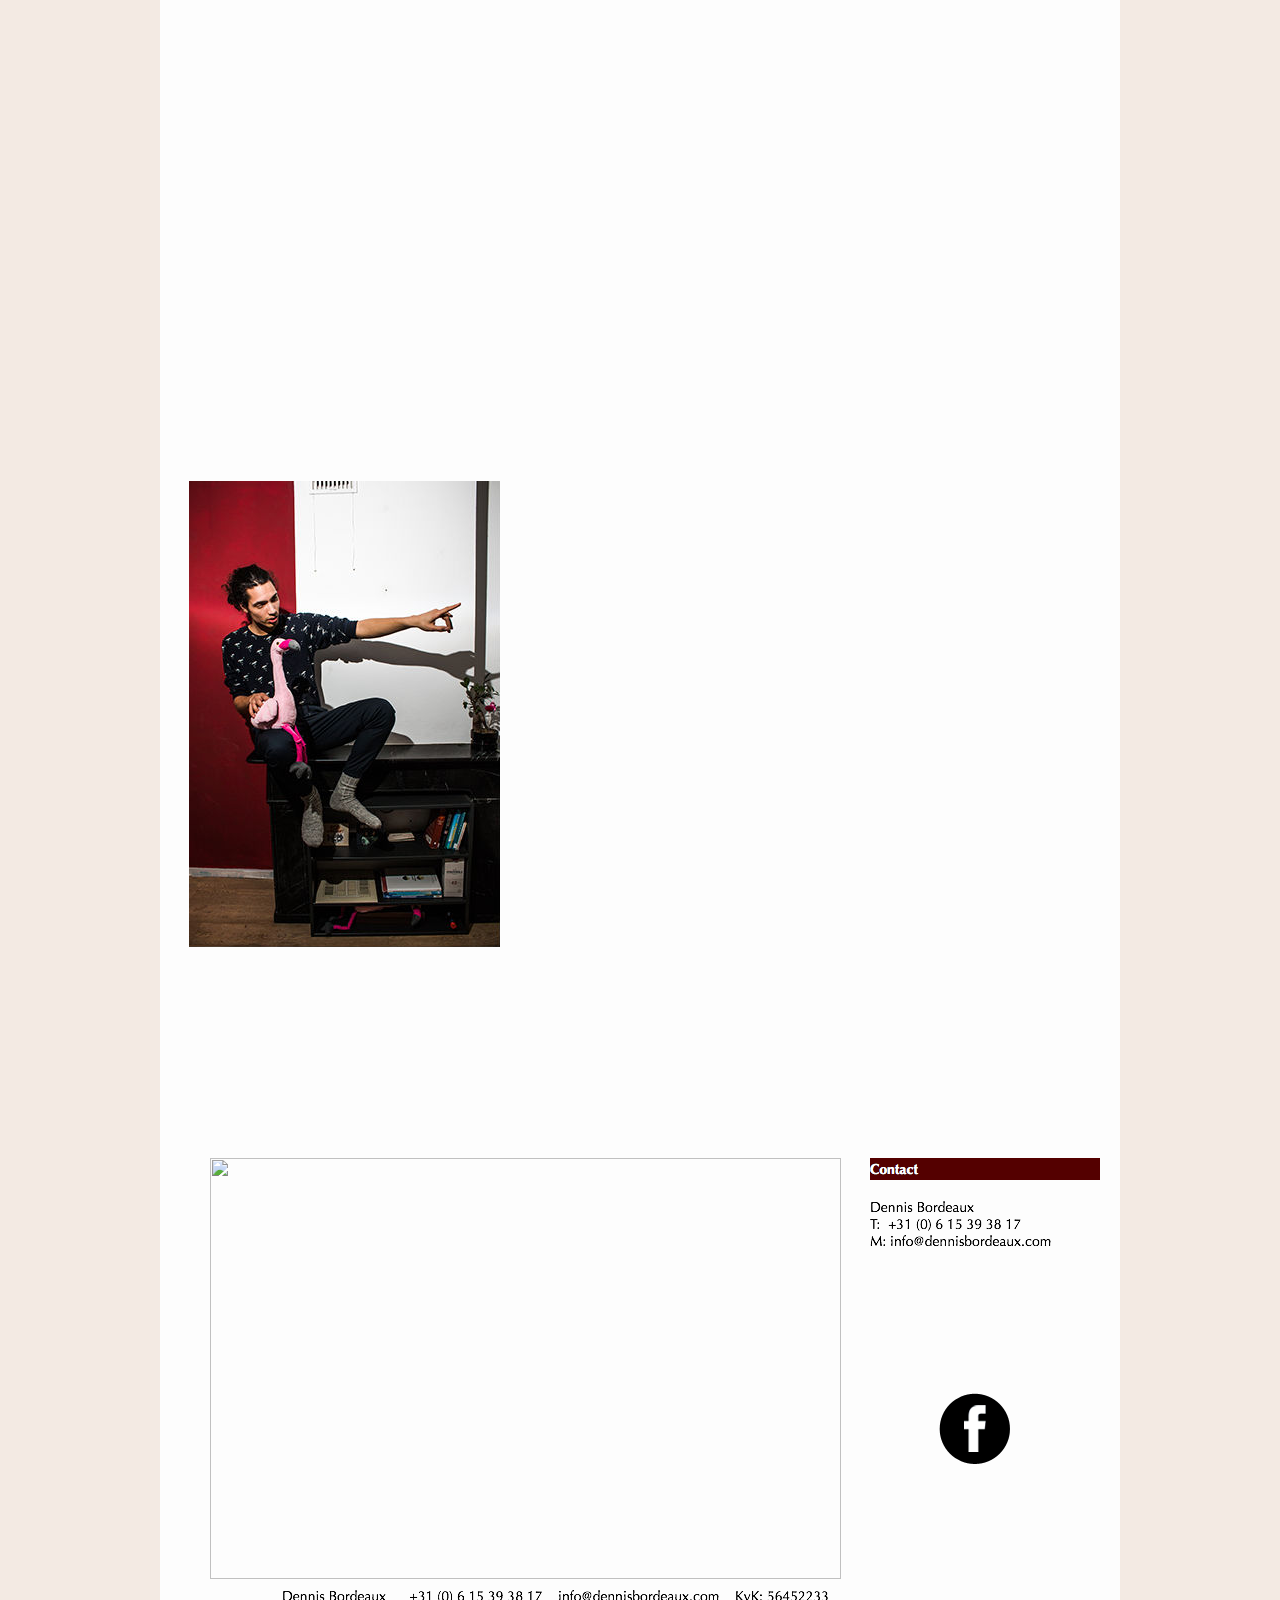
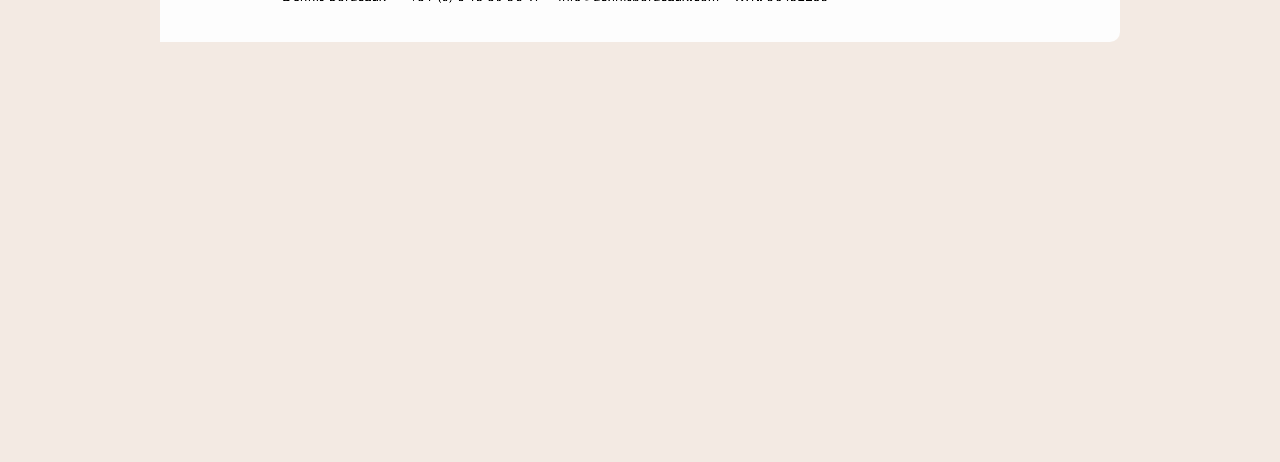
==== commit 493e5a2c: "Update index.html geen _" ====
--- a/index.html
+++ b/index.html
@@ -76,7 +76,7 @@
     <a class="anchor_item colelem" id="contact"></a>
     <div class="clearfix colelem" id="pu1229"><!-- group -->
      <div class="clip_frame grpelem" id="u1229"><!-- image -->
-      <img class="block" id="u1229_img" src="images/_mg_8909.jpg" alt="" width="631" height="421"/>
+      <img class="block" id="u1229_img" src="images/mg8909.jpg" alt="" width="631" height="421"/>
      </div>
      <div class="clearfix grpelem" id="pu1220-4"><!-- column -->
       <img class="colelem" id="u1220-4" src="images/u1220-4.png" alt="Contact" width="230" height="22"/><!-- rasterized frame -->
